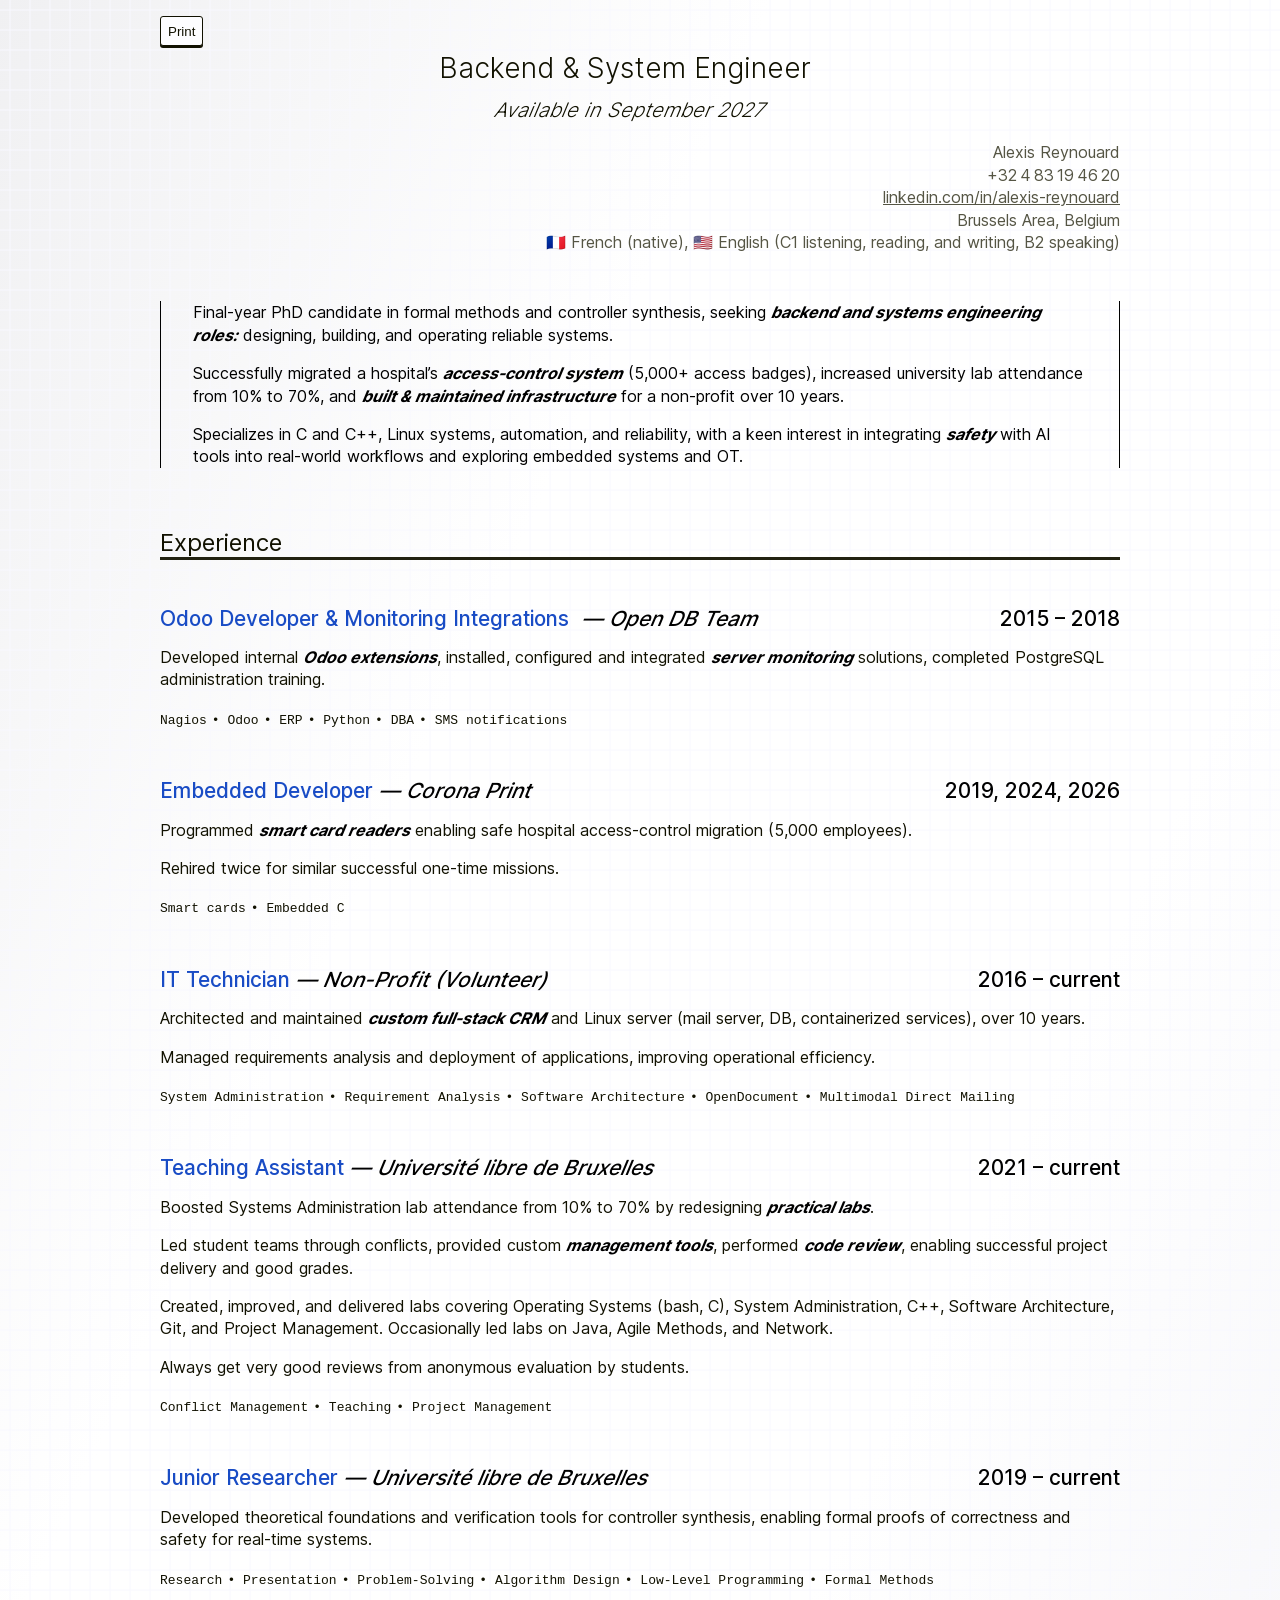
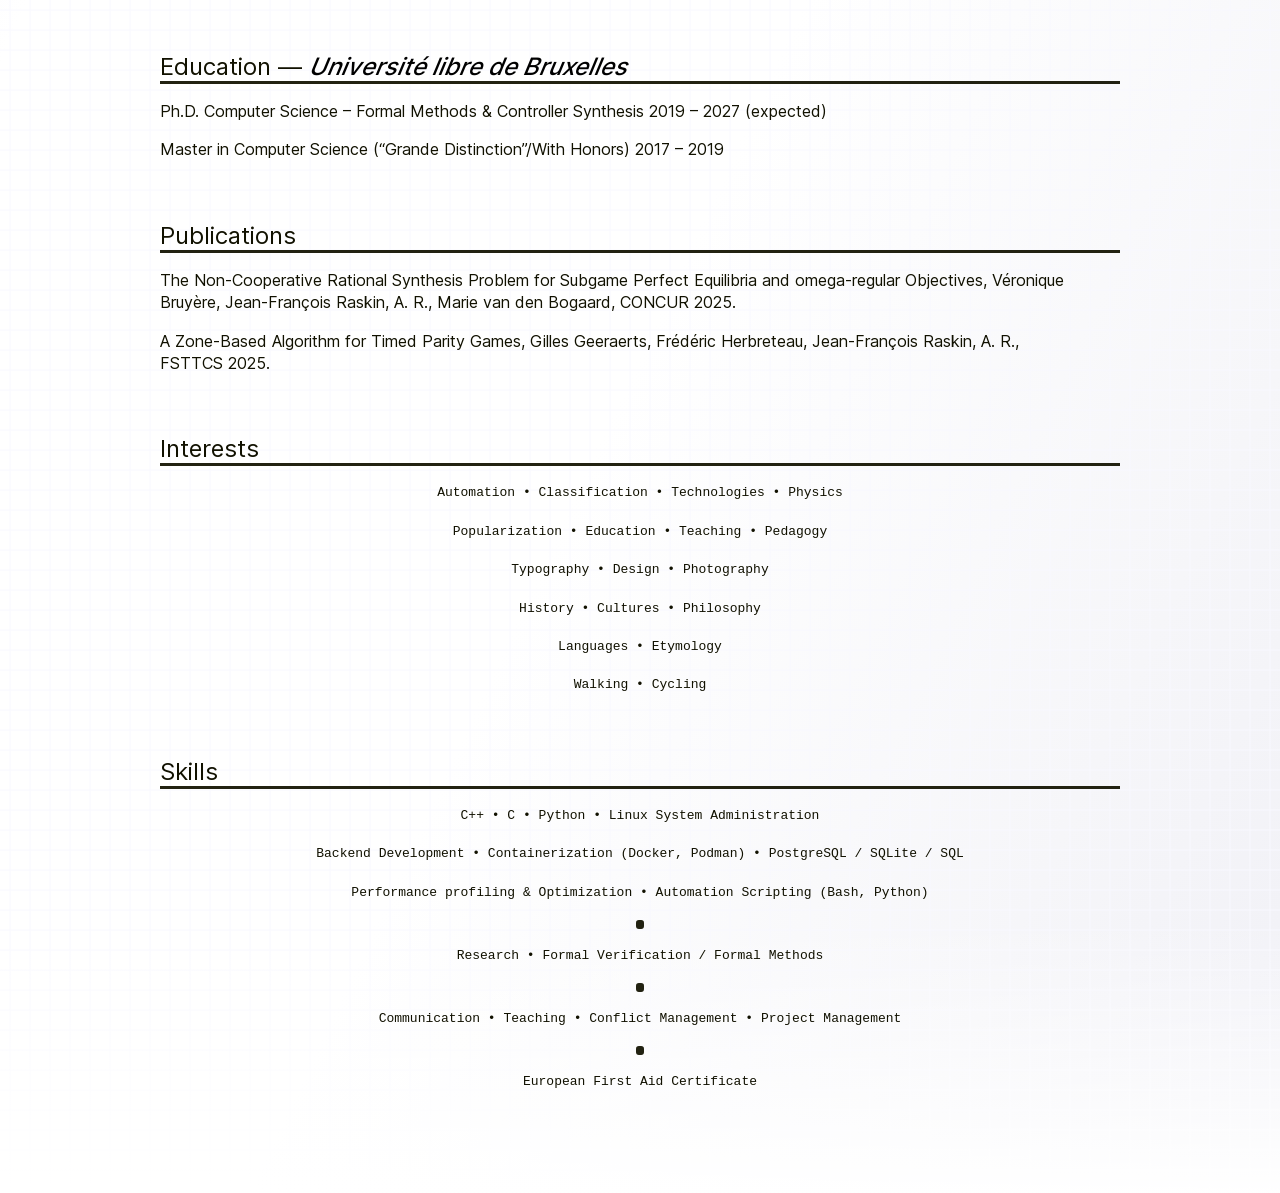
==== index.html @ 273e2df3 "to index" ====
<!DOCTYPE html>
<html xmlns="http://www.w3.org/1999/xhtml" xml:lang="en" lang="en">
<head>
<meta charset="utf-8" />
<meta name="generator" content="Docutils 0.20.1: https://docutils.sourceforge.io/" />
<meta name="viewport" content="width=device-width, initial-scale=1" />
<meta name="author" content="Alexis Reynouard" />
<title>Backend &amp; System Engineer</title>
<link rel="stylesheet" href="cv.css" type="text/css" />
</head>
<body>
<main id="backend-system-engineer">
<h1 class="title">Backend &amp; System Engineer</h1>
<p class="subtitle" id="available-in-september-2027">Available in September 2027</p>
<dl class="docinfo">
<dt class="author">Author<span class="colon">:</span></dt>
<dd class="author"><p>Alexis Reynouard</p></dd>
<dt class="contact">Contact<span class="colon">:</span></dt>
<dd class="contact"><a class="reference external" href="mailto:alexis&#46;reynouard&#37;&#52;&#48;gmail&#46;com">alexis<span>&#46;</span>reynouard<span>&#64;</span>gmail<span>&#46;</span>com</a></dd>
<dt class="phone">Phone<span class="colon">:</span></dt>
<dd class="phone"><p>+32 4 83 19 46 20</p>
</dd>
<dt class="linkedin">LinkedIn<span class="colon">:</span></dt>
<dd class="linkedin"><p><a class="reference external" href="https://www.linkedin.com/in/alexis-reynouard">linkedin.com/in/alexis-reynouard</a></p>
</dd>
<dt class="location">Location<span class="colon">:</span></dt>
<dd class="location"><p>Brussels Area, Belgium</p>
</dd>
<dt class="languages">Languages<span class="colon">:</span></dt>
<dd class="languages"><p>🇫🇷 French (native), 🇺🇸 English (C1 listening, reading, and writing, B2 speaking)</p>
</dd>
</dl>
<div class="topic abstract" role="doc-abstract">
<p class="topic-title">Abstract</p>
<p>Final-year PhD candidate in formal methods and controller synthesis,
seeking <strong>backend and systems engineering roles:</strong> designing,
building, and operating reliable systems.</p>
<p>Successfully migrated a hospital’s <strong>access-control system</strong> (5,000+
access badges), increased university lab attendance from 10% to 70%,
and <strong>built &amp; maintained infrastructure</strong> for a non-profit over 10 years.</p>
<p>Specializes in C and C++, Linux systems, automation, and reliability,
with a keen interest in integrating <strong>safety</strong> with AI tools into
real-world workflows and exploring embedded systems and OT.</p>
</div>
<a href="Alexis-Reynouard-CV.pdf"><button id="print-button">Print</button></a><section id="experience">
<h2>Experience</h2>
<section id="odoo-developer-monitoring-integrations-open-db-team-2015-2018">
<h3><em>Odoo Developer &amp; Monitoring Integrations</em> <em>Open DB Team</em> <em>2015 – 2018</em></h3>
<p>Developed internal <strong>Odoo extensions</strong>, installed, configured and
integrated <strong>server monitoring</strong> solutions, completed PostgreSQL
administration training.</p>
<ul class="simple">
<li><p>Nagios</p></li>
<li><p>Odoo</p></li>
<li><p>ERP</p></li>
<li><p>Python</p></li>
<li><p>DBA</p></li>
<li><p>SMS notifications</p></li>
</ul>
</section>
<section id="embedded-developer-corona-print-2019-2024-2026">
<h3><em>Embedded Developer</em> <em>Corona Print</em> <em>2019, 2024, 2026</em></h3>
<p>Programmed <strong>smart card readers</strong> enabling safe hospital access-control
migration (5,000 employees).</p>
<p>Rehired twice for similar successful one-time missions.</p>
<ul class="simple">
<li><p>Smart cards</p></li>
<li><p>Embedded C</p></li>
</ul>
</section>
<section id="it-technician-non-profit-volunteer-2016-current">
<h3><em>IT Technician</em> <em>Non-Profit (Volunteer)</em> <em>2016 – current</em></h3>
<p>Architected and maintained <strong>custom full-stack CRM</strong> and Linux server
(mail server, DB, containerized services), over 10 years.</p>
<p>Managed requirements analysis and deployment of applications, improving
operational efficiency.</p>
<ul class="simple">
<li><p>System Administration</p></li>
<li><p>Requirement Analysis</p></li>
<li><p>Software Architecture</p></li>
<li><p>OpenDocument</p></li>
<li><p>Multimodal Direct Mailing</p></li>
</ul>
</section>
<section id="teaching-assistant-universite-libre-de-bruxelles-2021-current">
<h3><em>Teaching Assistant</em> <em>Université libre de Bruxelles</em> <em>2021 – current</em></h3>
<p>Boosted Systems Administration lab attendance from 10% to 70% by
redesigning <strong>practical labs</strong>.</p>
<p>Led student teams through conflicts, provided custom <strong>management
tools</strong>, performed <strong>code review</strong>, enabling successful project delivery
and good grades.</p>
<p>Created, improved, and delivered labs covering Operating Systems (bash,
C), System Administration, C++, Software Architecture, Git, and Project
Management. Occasionally led labs on Java, Agile Methods, and Network.</p>
<p>Always get very good reviews from anonymous evaluation by students.</p>
<ul class="simple">
<li><p>Conflict Management</p></li>
<li><p>Teaching</p></li>
<li><p>Project Management</p></li>
</ul>
</section>
<section id="junior-researcher-universite-libre-de-bruxelles-2019-current">
<h3><em>Junior Researcher</em> <em>Université libre de Bruxelles</em> <em>2019 – current</em></h3>
<p>Developed theoretical foundations and verification tools for controller
synthesis, enabling formal proofs of correctness and safety for
real-time systems.</p>
<ul class="simple">
<li><p>Research</p></li>
<li><p>Presentation</p></li>
<li><p>Problem-Solving</p></li>
<li><p>Algorithm Design</p></li>
<li><p>Low-Level Programming</p></li>
<li><p>Formal Methods</p></li>
</ul>
</section>
</section>
<section id="education-universite-libre-de-bruxelles">
<h2>Education ― <em>Université libre de Bruxelles</em></h2>
<p>Ph.D. Computer Science – Formal Methods &amp; Controller Synthesis 2019 – 2027 (expected)</p>
<p>Master in Computer Science (“Grande Distinction”/With Honors) 2017 – 2019</p>
</section>
<section id="publications">
<h2>Publications</h2>
<p>The Non-Cooperative Rational Synthesis Problem for Subgame Perfect
Equilibria and omega-regular Objectives, Véronique Bruyère,
Jean-François Raskin, A. R., Marie van den Bogaard, CONCUR 2025.</p>
<p>A Zone-Based Algorithm for Timed Parity Games, Gilles Geeraerts,
Frédéric Herbreteau, Jean-François Raskin, A. R., FSTTCS 2025.</p>
</section>
<section id="interests">
<h2>Interests</h2>
<ul class="simple">
<li><p>Automation • Classification • Technologies • Physics</p></li>
<li><p>Popularization • Education • Teaching • Pedagogy</p></li>
<li><p>Typography • Design • Photography</p></li>
<li><p>History • Cultures • Philosophy</p></li>
<li><p>Languages • Etymology</p></li>
<li><p>Walking • Cycling</p></li>
</ul>
</section>
<section id="skills">
<h2>Skills</h2>
<ul class="simple">
<li><p>C++ • C • Python • Linux System Administration</p></li>
<li><p>Backend Development • Containerization (Docker, Podman) • PostgreSQL / SQLite / SQL</p></li>
<li><p>Performance profiling &amp; Optimization • Automation Scripting (Bash, Python)</p></li>
</ul>
<hr class="docutils" />
<ul class="simple">
<li><p>Research • Formal Verification / Formal Methods</p></li>
</ul>
<hr class="docutils" />
<ul class="simple">
<li><p>Communication • Teaching • Conflict Management • Project Management</p></li>
</ul>
<hr class="docutils" />
<ul class="simple">
<li><p>European First Aid Certificate</p></li>
</ul>
</section>
</main>
</body>
</html>
---- cv.css ----
/* http://meyerweb.com/eric/tools/css/reset/
   v2.0 | 20110126
   License: none (public domain)
*/

html, body, div, span, applet, object, iframe,
h1, h2, h3, h4, h5, h6, p, blockquote, pre,
a, abbr, acronym, address, big, cite, code,
del, dfn, em, img, ins, kbd, q, s, samp,
small, strike, strong, sub, sup, tt, var,
b, u, i, center,
dl, dt, dd, ol, ul, li,
fieldset, form, label, legend,
table, caption, tbody, tfoot, thead, tr, th, td,
article, aside, canvas, details, embed,
figure, figcaption, footer, header, hgroup,
menu, nav, output, ruby, section, summary,
time, mark, audio, video {
	margin: 0;
	padding: 0;
	border: 0;
	font-size: 100%;
	font: inherit;
	vertical-align: baseline;
}
/* HTML5 display-role reset for older browsers */
article, aside, details, figcaption, figure,
footer, header, hgroup, menu, nav, section {
	display: block;
}
body {
	line-height: 1;
}
ol, ul {
	list-style: none;
}
blockquote, q {
	quotes: none;
}
blockquote:before, blockquote:after,
q:before, q:after {
	content: '';
	content: none;
}
table {
	border-collapse: collapse;
	border-spacing: 0;
}

/******/

@font-face {
  font-family: "Inter";
  src:
    local("Inter"),
    local("InterVariable"),
    url("Inter-V.ttf");
}

:root {
  --contrast-bg: #221;
  --txt-accent-on-normal: #194CC5;
  --txt-on-contrast: #fdfdff;
  --em-on-contrast: #fff;
  --normal-bg: #fdfdff;
  --txt-on-normal: #110;
  --strong-on-normal: #000;
  --muted-on-normal: #554;
  --outside-bg: #fff;
  --transparent: rgba(255, 255, 255, 0);
  --footer-grad-1: rgb(240, 240, 242);
  --footer-grad-2: rgb(255, 255, 255);
  --footer-grad-3: rgb(246, 246, 249);
  --footer-grad-4: rgb(232, 232, 242);
  --bg-pattern: url("bg-pattern.svg");

  font-family: Inter, Arimo, sans-serif, sans;
  font-weight: 400;
}

@media (prefers-color-scheme: dark) {
  :root {
    --contrast-bg: #ffffff;
    --txt-accent-on-normal: #be9b00;
    --txt-on-contrast: #333333;
    --em-on-contrast: #000000;
    --normal-bg: #000000;
    --txt-on-normal: #f8f8f8;
    --strong-on-normal: #fff;
    --muted-on-normal: #dbdbe9;
    --outside-bg: #000000;
    --transparent: rgba(0, 0, 0, 0);
    --footer-grad-1: #111111;
    --footer-grad-2: #000000;
    --footer-grad-3: #090909;
    --footer-grad-4: #191919;
    --bg-pattern: url("bg-pattern-dark.svg");
  }
 }

/* === General Rules === */

a {
  color: inherit;
}
span.no-break {
  display: inline-block;
}
img {
  max-width: 100%;
}
html {
  background-color: var(--outside-bg);
  padding: 1lvh 1lvw;
  margin: 0;
}
em {
  font-style: italic;
  font-weight: 500;
  color: var(--strong-on-normal);
}
strong {
  font-style: italic;
  font-weight: 700;
  color: var(--strong-on-normal);
}

/* === Main === */

main {
  color: var(--txt-on-normal);
  padding: 3em 12ex;
  line-height: 1.4em;
  background-clip: border-box;
  max-width: 60rem;
  margin: 0 auto;
}
@media (max-width: 1400px) {
  main {
    padding: 3em 5%;
  }
}
main h1.title {
  font-size: 1.75rem;
  margin: 0 2ex 0.7em 0;
}
main h1.title + p.subtitle {
  font-weight: 300;
  font-size: 1.25rem;
  font-style: italic;
  margin: 0.7em 2ex 1em 0;
  max-width: none;
}
main h1.title,
main h1.title + p.subtitle {
  font-weight: 300;
  text-align: center;
}
main dl.docinfo{
  display: block;
  color: var(--muted-on-normal);
  margin-bottom: 3em;
  text-align: right;
}
main dl.docinfo dt {
  display: none;
}
main dl.docinfo dd p:only-child {
  display: inline;
}
main dl.docinfo dd.contact {
  display: none;
}

.topic.abstract .topic-title {
  display: none;
}
.topic.abstract {
  padding: 0 2em;
  margin: 2em 0;
  color: var(--strong-on-normal);
  border-left: 1px solid black;
  border-right: 1px solid black;
}

main h2 {
  font-size: 1.5rem;
  margin-top: 4rem;
  margin-bottom: 1rem;
  padding-bottom: 0.2ex;
  border-bottom: 3px solid var(--contrast-bg);
}
section {
  margin: 3rem 0;
}
section h3 {
  font-size: 1.3rem;
  margin: 1rem 0;
}
section h3 em {
  display: inline-block;
}
section h3 em:nth-child(1) {
  color: var(--txt-accent-on-normal);
  font-style: normal;
}
section h3 em:nth-child(2) {
}
section h3 em:nth-child(2):before {
  content: "― ";
}
section h3 em:nth-child(3) {
  font-style: normal;
  float: right;
}
section ul li,
section ul li p {
  font-family: monospace;
  display: inline;
}
section ul:last-child li:not(:first-child):before {
  content: " • ";
  display: inline;
}
main p {
  margin-bottom: 1rem;
}

html {  
  background:
    linear-gradient(180deg, var(--transparent) 0%, var(--transparent) 90%, var(--outside-bg) 100%),
    var(--bg-pattern) 0% 0% / 20px 20px repeat,
    linear-gradient(115deg, var(--footer-grad-1) 0%, var(--footer-grad-2) 30%, var(--footer-grad-2) 60%, var(--footer-grad-3) 85%, var(--footer-grad-4) 120%);
}

pre.code s {
  text-decoration: none;
  color: #383;
  font-weight: 600;
}

#interests ul,
#skills ul {
  text-align: center;
}
section#interests ul li p,
section#skills ul li p {
  display: block;
}
section#interests ul li:not(:first-child):before,
section#skills ul li:not(:first-child):before {
  content: "";
  display: none;
}

hr {
  border: none;
  width: 1ex;
  margin: 1rem auto;
  height: 1ex;
  background-color: var(--contrast-bg);
  border-radius: 0.33ex;
}

#print-button {
  cursor: pointer;
  position: absolute;
  top: 1rem;
  padding: 1ex 1ex 0.9ex 1ex;
  border-radius: 3px;
  border: 0.75px solid var(--txt-on-normal);
  background: var(--normal-bg);
  color: var(--txt-on-normal);
  box-shadow: 0 2px 0 0 var(--txt-on-normal);
}
#print-button:hover {
  box-shadow: inset 0 0px 0 0 var(--txt-on-normal);
  transform: translate(0, 2px);
}
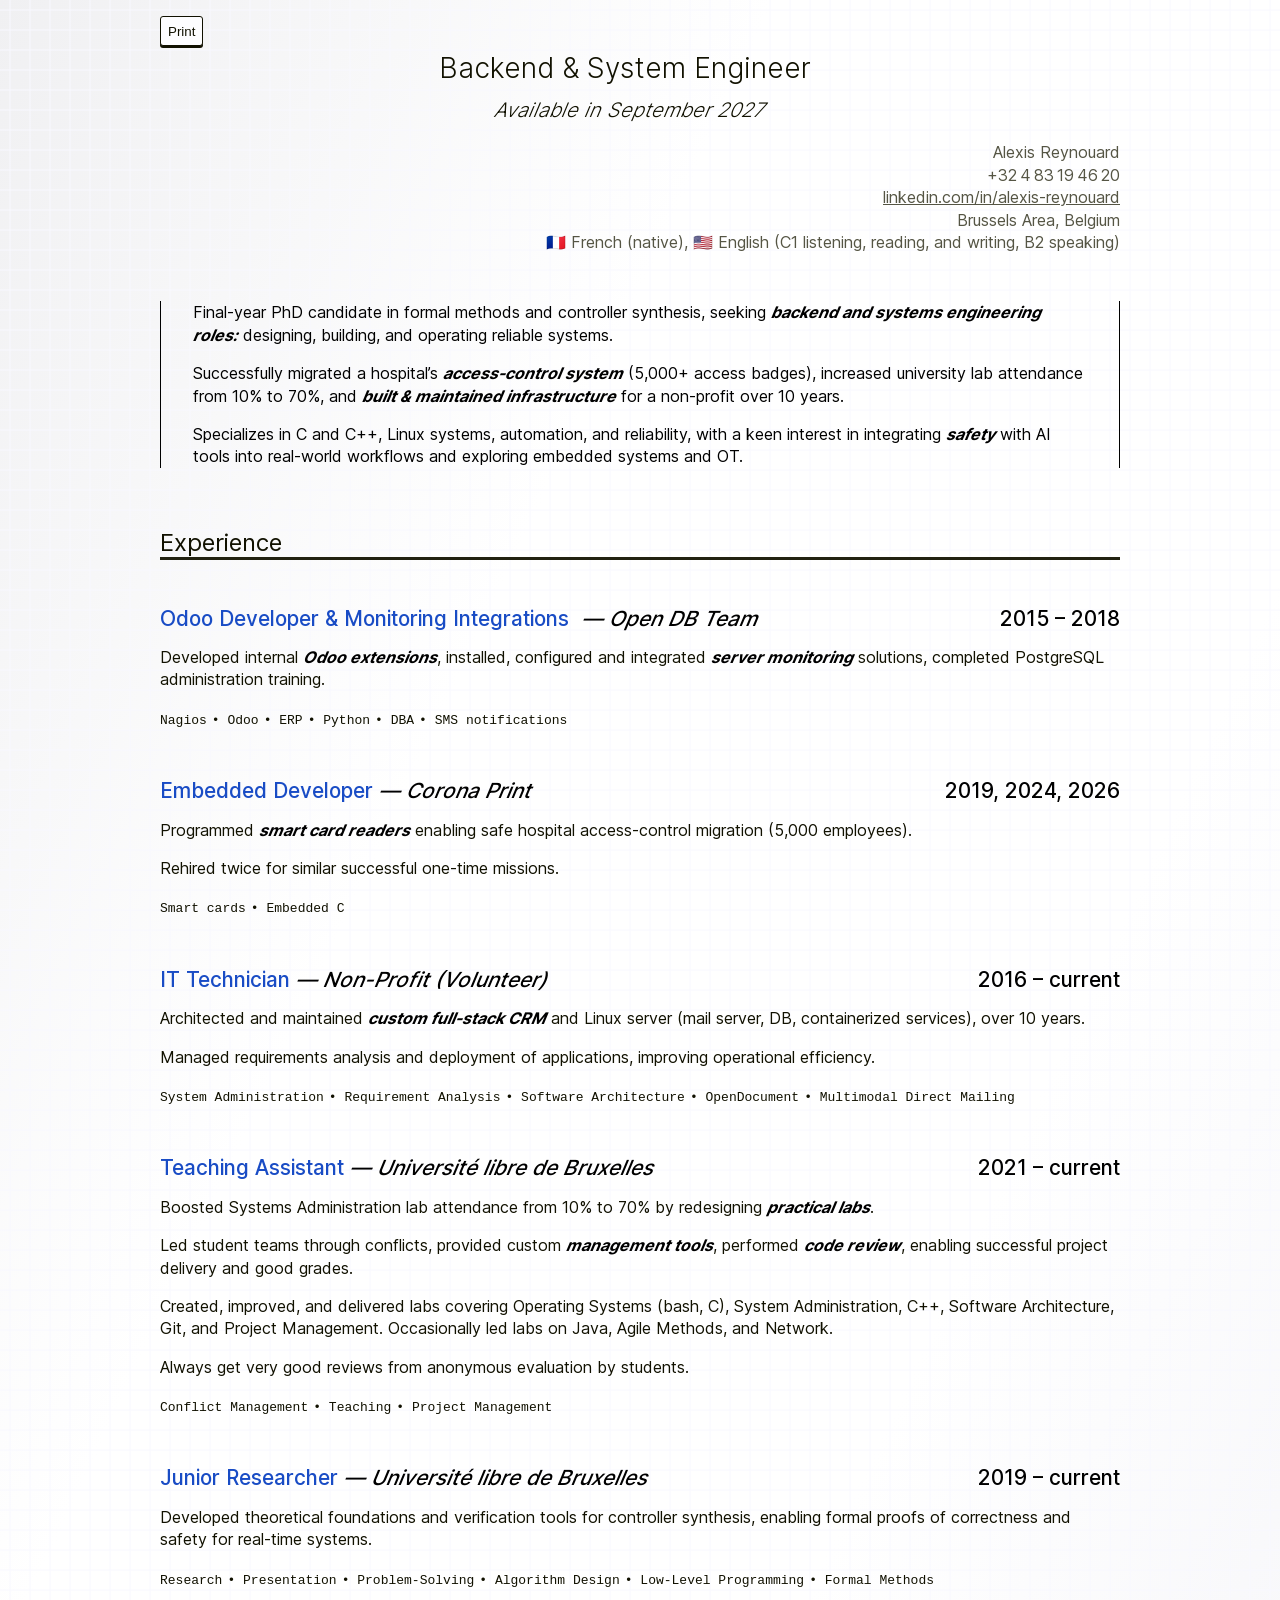
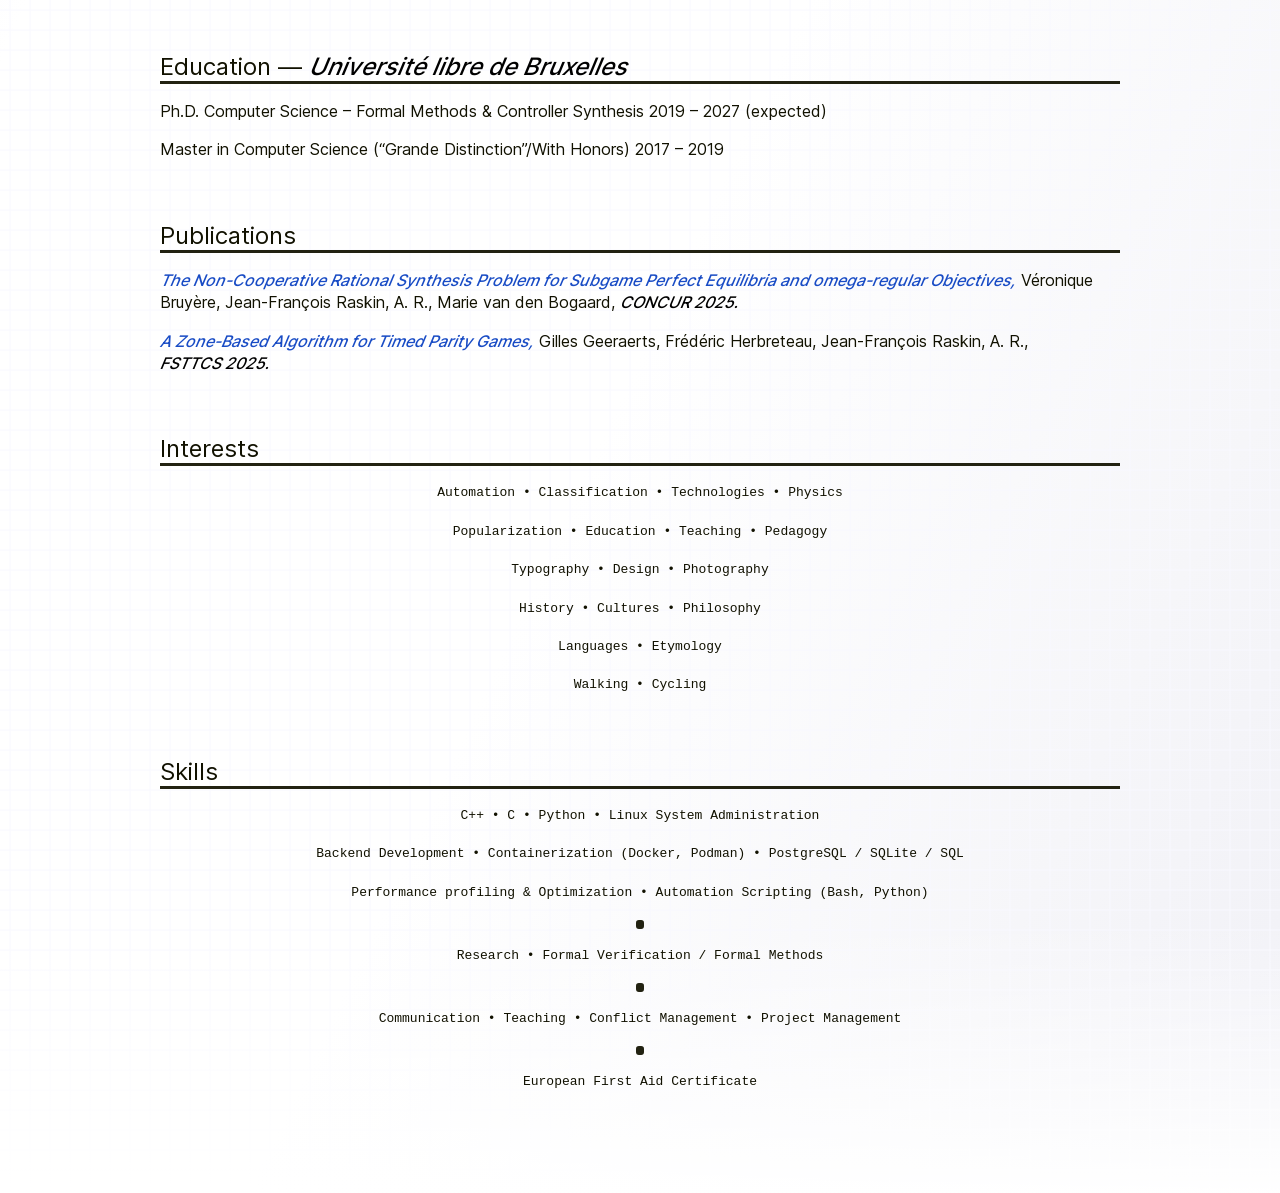
==== commit 9ad24fc3: "Update" ====
--- a/index.html
+++ b/index.html
@@ -121,11 +121,11 @@
 </section>
 <section id="publications">
 <h2>Publications</h2>
-<p>The Non-Cooperative Rational Synthesis Problem for Subgame Perfect
-Equilibria and omega-regular Objectives, Véronique Bruyère,
-Jean-François Raskin, A. R., Marie van den Bogaard, CONCUR 2025.</p>
-<p>A Zone-Based Algorithm for Timed Parity Games, Gilles Geeraerts,
-Frédéric Herbreteau, Jean-François Raskin, A. R., FSTTCS 2025.</p>
+<p><em>The Non-Cooperative Rational Synthesis Problem for Subgame Perfect
+Equilibria and omega-regular Objectives,</em> Véronique Bruyère,
+Jean-François Raskin, A. R., Marie van den Bogaard, <em>CONCUR 2025.</em></p>
+<p><em>A Zone-Based Algorithm for Timed Parity Games,</em> Gilles Geeraerts,
+Frédéric Herbreteau, Jean-François Raskin, A. R., <em>FSTTCS 2025.</em></p>
 </section>
 <section id="interests">
 <h2>Interests</h2>
--- a/cv.css
+++ b/cv.css
@@ -81,7 +81,7 @@
 @media (prefers-color-scheme: dark) {
   :root {
     --contrast-bg: #ffffff;
-    --txt-accent-on-normal: #be9b00;
+    --txt-accent-on-normal: #6d95f6;
     --txt-on-contrast: #333333;
     --em-on-contrast: #000000;
     --normal-bg: #000000;
@@ -222,6 +222,9 @@
   content: " • ";
   display: inline;
 }
+section p {
+  clear: both
+}
 main p {
   margin-bottom: 1rem;
 }
@@ -237,6 +240,10 @@
   text-decoration: none;
   color: #383;
   font-weight: 600;
+}
+
+#publications em:first-of-type {
+  color: var(--txt-accent-on-normal);
 }
 
 #interests ul,
@@ -276,4 +283,4 @@
 #print-button:hover {
   box-shadow: inset 0 0px 0 0 var(--txt-on-normal);
   transform: translate(0, 2px);
-}+}
